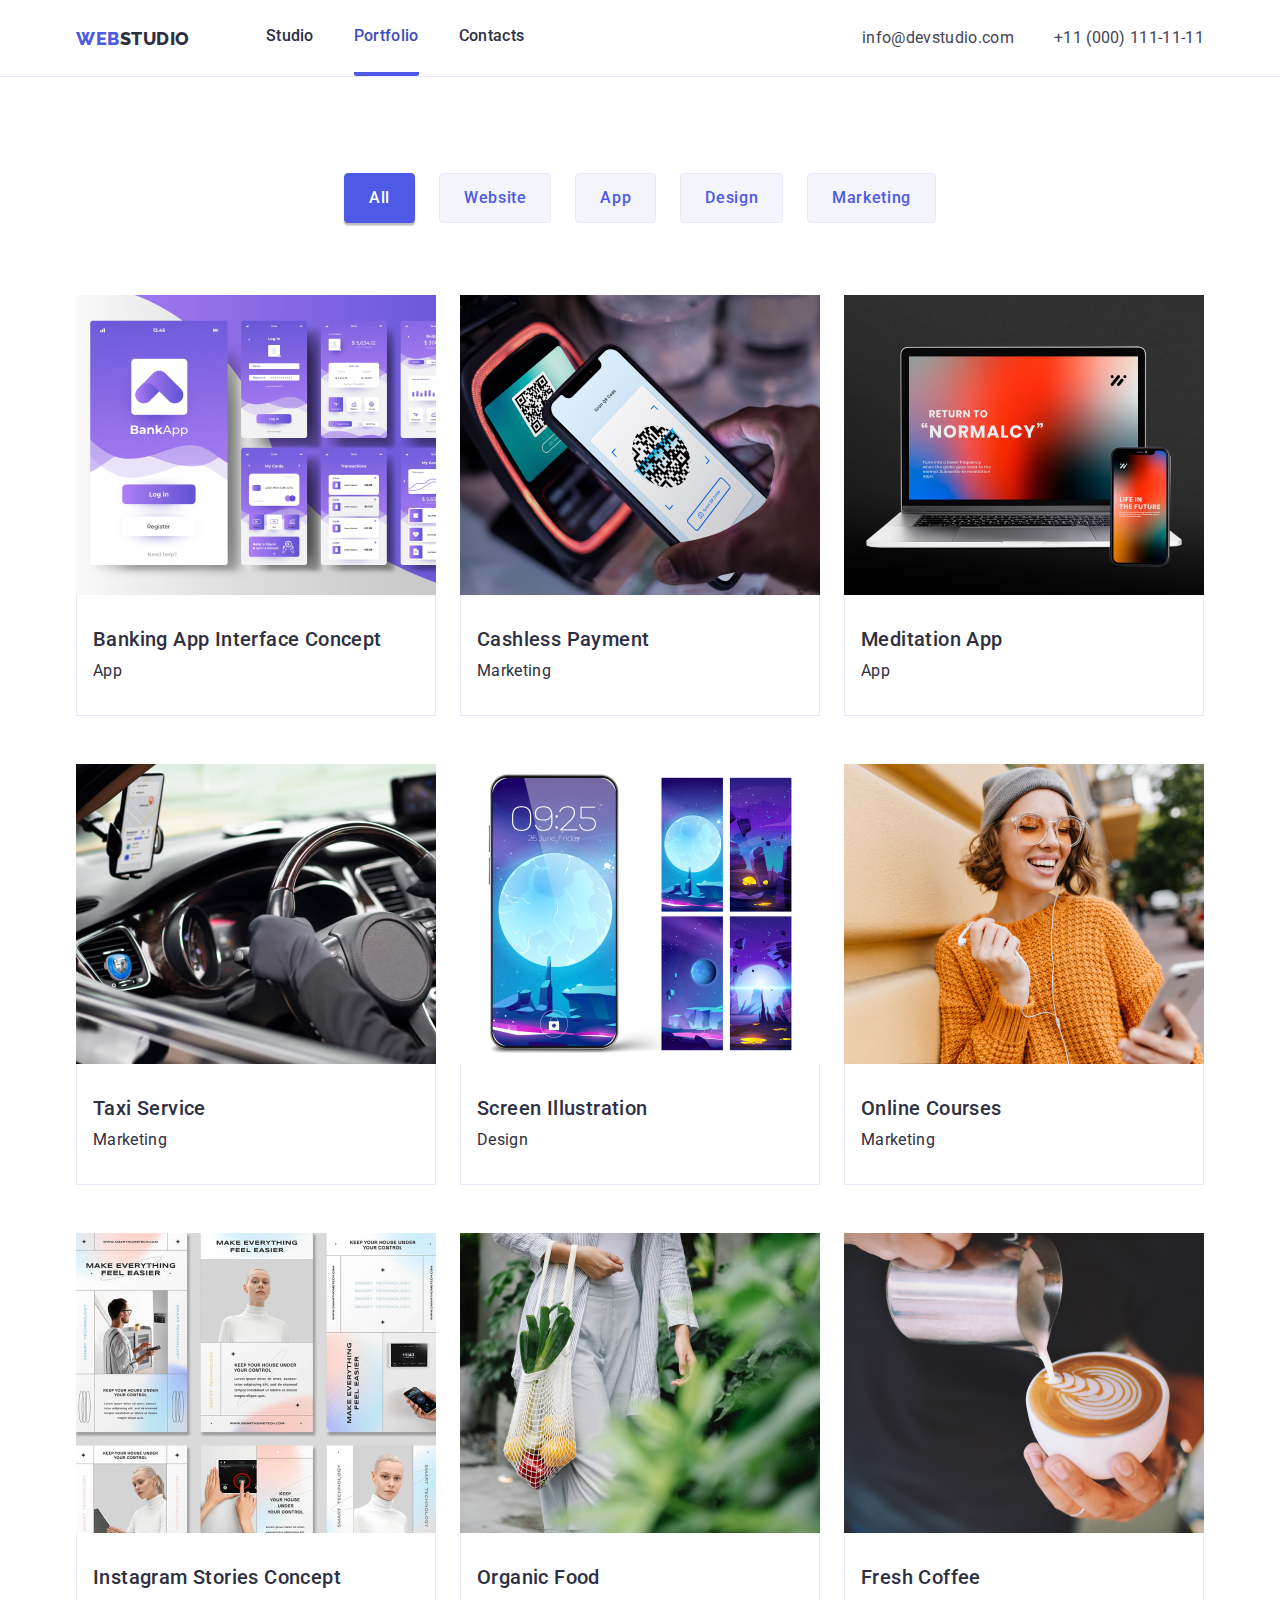
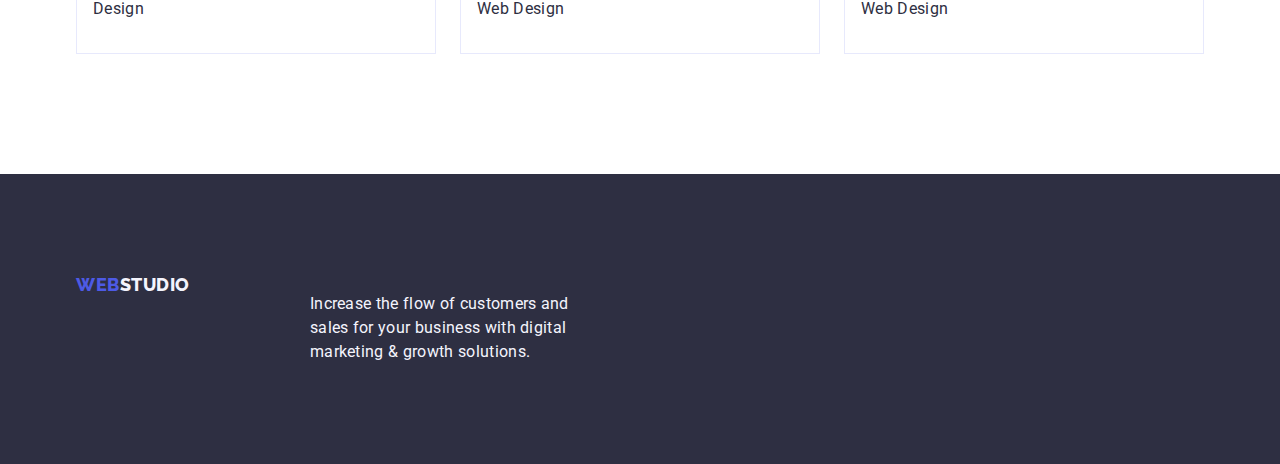
==== portfolio.html @ a67d22d3 "for first submission" ====
<!DOCTYPE html>
<html lang="en">

<head>
    <meta charset="UTF-8">
    <meta name="viewport" content="width=device-width, initial-scale=1.0">
    <title>Portfolio</title>
    <link rel="stylesheet" href="https://cdnjs.cloudflare.com/ajax/libs/modern-normalize/2.0.0/modern-normalize.min.css">
    <link href="https://fonts.googleapis.com/css2?family=Raleway:wght@800&family=Roboto:wght@400;500;700;900&display=swap" rel="stylesheet">
    <link rel="stylesheet" href="./css/style.css">

</head>

<body>

   <!-- header -->

   <!-- header -->

   <header class="header">
    <div class="container header-container">

    <!-- Navigation -->

    <nav class="header-navigation nav">
        
        <a class="header-logo link" href="./index.html"><span class="header-logo-web">WEB</span><span class="header-logo-studio">STUDIO</span></a>
        <ul class="header-navigation-list list">
            <li class="header-navigation-item"><a class="header-navigation-link link" rel="noreffer noopener" href="./index.html">Studio</a></li>
            <li class="header-navigation-item"><a class="header-navigation-link current-page link" rel="noreffer noopener" href="./portfolio.html">Portfolio</a></li>
            <li class="header-navigation-item"><a class="header-navigation-link link" href="#">Contacts</a></li>
        </ul>
    
    </nav>

    <!-- Contacts -->

        <ul class="header-contact-list list">
            <li class="header-contact-item">
                <a class="header-contact-link link" href="mailto:info@devstudio.com">info@devstudio.com</a>
            </li>
            <li class="header-contact-item">
                <a class="header-contact-link link" href="tel:+110001111111">+11 (000) 111-11-11</a>
            </li>
    
        </ul>
    </div>
    </header>


    <!-- Main -->

    <main class="main">
             <!-- filter -->

        <section class="filter-and-projects section">
            <div class="container filter-container"> 
            <!-- <h2>Filters</h2> -->
            <ul class="filter-list list">
                <li class="filter-item"><button class="filter-button-active filter-button button" type="button">All</button></li>
                <li class="filter-item"><button class="filter-button-website filter-button button" type="button">Website</button></li>
                <li class="filters-item"><button class="filter-button-app filter-button button" type="button">App</button></li>
                <li class="filter-item"><button class="filter-button-design filter-button button" type="button">Design</button></li>
                <li class="filter-item"><button class="filter-button-marketing filter-button button" type="button">Marketing</button></li>
            </ul>
            </div>       
              

        <!-- Projects -->
            <div class="container project-container">
            <ul class="project-list list">
                <li class="project-item">
                        <img src="./images/portfolio/project-1.jpg" alt="Banking App" >
                        <div class="project-itembox-container">
                        <h3 class="project-title heading3">Banking App Interface Concept</h3>
                        <p class="project-description text">App</p>
                        </div>
                    </li>
                <li class="project-item">
                    <img src="./images/portfolio/project-2.jpg" alt="Cashless payment" width="360">
                    <div class="project-itembox-container">
                    <h3 class="project-title heading3">Cashless Payment</h3>
                    <p class="project-description text">Marketing</p>
                    </div>
                 </li>
                <li class="project-item">
                    <img src="./images/portfolio/project-3.jpg" alt="Meditation App" width="360">
                    <div class="project-itembox-container">
                    <h3 class="project-title heading3">Meditation App</h3>
                    <p class="project-description text">App</p>
                    </div>
                </li>
                       
                <li class="project-item">
                    <img src="./images/portfolio/project-4.jpg" alt="Taxi Service" width="360">
                    <div class="project-itembox-container">
                    <h3 class="project-title heading3">Taxi Service</h3>
                    <p class="project-description text">Marketing</p>
                    </div>
                </li>
                <li class="project-item">
                    <img src="./images/portfolio/project-5.jpg" alt="Screen Illustration" width="360">
                    <div class="project-itembox-container">
                    <h3 class="project-title heading3">Screen Illustration</h3>
                    <p class="project-description text">Design</p>
                    </div>
                 </li>
                <li class="project-item">
                    <img src="./images/portfolio/project-6.jpg" alt="Online Courses" width="360">
                    <div class="project-itembox-container">
                    <h3 class="project-title heading3">Online Courses</h3>
                    <p class="project-description text">Marketing</p>
                    </div>
                 </li>
                <li class="project-item">
                    <img src="./images/portfolio/project-7.jpg" alt="Instagram Stories Concept" width="360">
                    <div class="project-itembox-container">
                    <h3 class="project-title heading3">Instagram Stories Concept</h3>
                    <p class="project-description text">Design</p>
                    </div>
                 </li>
                <li class="project-item">
                    <img src="./images/portfolio/project-8.jpg" alt="Organic Food" width="360">
                    <div class="project-itembox-container">
                    <h3 class="project-title heading3">Organic Food</h3>
                    <p class="project-description text">Web Design</p>
                    </div>
                 </li>
                <li class="project-item">
                    <img src="./images/portfolio/project-9.jpg" alt="Fresh Coffee" width="360">
                    <div class="project-itembox-container">
                    <h3 class="project-title heading3">Fresh Coffee</h3>
                    <p class="project-description text">Web Design</p>
                    </div>
                 </li>
            </ul>
            </div>
        </section>
    </main>

   <!-- Footer -->

   <footer class="footer">
    <div class="container footer-container">
        <a class="footer-logo link" href="./index.html"><span class="footer-logo-web">WEB</span><span class="footer-logo-studio">STUDIO</span></a>
        <p class="footer-text text">Increase the flow of customers and<br />sales for your business with digital<br />marketing & growth solutions.</p>
    </div>
    </footer>
</body>

</html>
---- css/style.css ----
/* CSS REset */
p,
h1,
h2,
h3,
h4,
h5,
h6 {
  margin: 0;
}

ul,
ol {
  margin: 0;
  padding: 0;
}

html{ box-sizing: border-box;
}

*,*::after,*::before{
  box-sizing: border-box;
}


img {
  display: block;
  max-width: 100%;
  max-height: auto;

}

/* end of CSS Reset */

/* root */
:root {
  --primary-brand: #4D5AE5;
  --primary-text: #2E2F42;
  --address-normal: #434455;
  --secondary-text: #434455;
  --link-hover:#404BBF;
  --filter-button: #F4F4FD;
  --background-body: #fff;
  --hero-title: #fff;
  --background-header: #fff;
  --background-footer: #2E2F42;
  --background-hero: #2E2F42;
  --background-hero-button: #4D5AE5;
  --background-hero-button-hover: #404BBF;
  --filter-button-border: #E7E9FC;
  --footer-text: #F4F4FD;
  --cloud: #F4F4FD;
}

/* for body */

body {
  font-family: "roboto", sans-serif;
  color: var(--primary-text);
  font-size: 16px;
  font-style: normal;
  font-weight: 400;
  line-height: 1.5;
  letter-spacing: 0.32px;
}

/* General style */

.container {
  width: 1158px;
  margin: 0 auto;
  padding: 0 15px;  
  }

.section{
  padding: 120px 0;
 }

 

.link{
  text-decoration: none;
  font-family: inherit;   
  }

.list{
  list-style: none;
  display: flex;
 
}

.button{
  cursor: pointer;
  font-family: inherit;
  border-radius: 4px;
  border: none;
  font-size: 16px;
  font-style: normal;
  font-weight: 500;
  line-height: 1.5;
  letter-spacing: 0.64px;
  text-align: center;
  }

.text{
color: var(--secondary-text)
}


.heading3 {
  font-size: 20px;
  font-weight: 500;
  line-height: 1.2;
  letter-spacing: 0.4px;
  
}

.section-title {
  font-size: 36px;
  font-weight: 700;
  line-height: 1.11;
  letter-spacing: 0.72px;
  text-transform: capitalize;
  text-align: center;
  margin-bottom: 72px;
 
}

/* end of general styles */


/* header */

.header{
  border-bottom: 1px solid var(--filter-button-border);
  }

 .header-container{
  display: flex;
  align-items: center;
  justify-content: space-between;
 }

.header-item{

}

/* logo */

.header-logo{
  color: inherit;
  font-family: Raleway;
  font-size: 18px;
  font-weight: 800;
  line-height: 1.167;
  letter-spacing: 0.54px;
  text-transform: uppercase;
  }

.header-logo-web{
  color: var(--primary-brand);
}

.header-logo-studio{

}

/* Navigation and contact */

.header-navigation{ 
display: flex;
align-items: center;

}

.header-navigation-list{
  gap: 40px;
  margin-left: 76px;
  
}

.header-navigation-item{

}

.header-navigation-link,
.header-contact-link{
  color: inherit;
  font-size: 16px;
  font-style: normal;
  font-weight: 500;
  line-height: 1.5;
  letter-spacing: 0.32px;
  display: block;
  padding: 24px 0;
  

}


.header-contact-link:hover,
.header-contact-link:focus,
.header-navigation-link:hover,
.header-navigation-link:focus,
.current-page 
{
  color: var(--link-hover);  
}


.header-navigation-link:active,
.current-page {
  color: var(--link-hover);  
  border-bottom: 4px solid var(--background-hero-button);
  border-radius: 2px;
}



.header-contact-list{
  gap: 40px;
 
}

.header-contact-item{
  color: var(--address-normal);
}

.header-contact-link{
  color: var(--secondary-text);
  font-weight: 400;
}

/* end of navigation and contact */

/* end of header */

/* footer */

.footer{
  background-color: var(--background-footer);
  padding: 100px 0;
  
  }

.footer-container{
  display: flex;
  flex-direction: row;
  justify-content: left;
  gap: 120px;
  }
    
.footer-logo{
    color: #F4F4FD;
    font-family: Raleway;
    font-size: 18px;
    font-weight: 800;
    line-height: 1.167;
    letter-spacing: 0.54px;
    text-transform: uppercase;
}
.footer-logo-web{
  color: var(--primary-brand);
}
  
.footer-logo-studio{
  color: var(--footer-text, #F4F4FD);
}
  
  .footer-text{
    color: var(--footer-text, #F4F4FD);
    margin-top: 18px;
  }

  .footer-social-heading {
  color: var(--background-body);
  font-family: Roboto;
  font-size: 16px;
  font-style: normal;
  font-weight: 500;
  line-height: 1.5;
  letter-spacing: 0.32px;
  margin-bottom: 16px;
  }
  .footer-social-list{
    gap: 16px;
  }
  .footer-social-item{
    width: 40px;
    height: 40px;
   
  }
  
  .footer-social-link{
    width: 100%;
    height: 100%;
    border-radius: 50%;
    background-color: var(--background-hero-button);
    color: var(--cloud);
  
    display: flex;
    justify-content: center;
    align-items: center;
  }
.footer-social-link:hover,
.footer-social-link:focus,
.footer-social-link:active{
  background-color: #31D0AA;
}

  /* end of footer */


/* main  - webstudio */

/* hero section */

.hero{
  background-image: linear-gradient(
    to right,
    rgba(46, 47, 66, 0.70),
    rgba(46, 47, 66, 0.70)
),
    url(../images/main-page/hero-bg.png);
    background-repeat: no-repeat;
    background-size: cover;
    background-position: center;
 
   padding: 188px 0;
 
}

.hero-container{
  display: flex;
  flex-direction: column;
  align-items: center;
}

.hero-title{
  color: var(--hero-title);
  font-size: 56px;
  font-style: normal;
  font-weight: 700;
  line-height: 1.07143;
  letter-spacing: 1.12px;
  text-align: center;
  margin-bottom: 48px;
  
}

.hero-button{
  color: var(--hero-title);
  display: inline-flex;
  padding: 16px 32px;
  align-items: flex-start;
  border-radius: 4px;
  background-color: var(--background-hero-button);
  box-shadow: 0px 4px 4px 0px rgba(0, 0, 0, 0.15);
 
}

.hero-button:hover,
.hero-button:focus{
  background-color: var(--background-hero-button-hover);
  
 }

/* end of hero section */

/* feature section */

.feature{
  background-color: var(--background-body);
  
    
}
.feature-container{
  
}

.feature-list{
gap: 24px;
}

.feature-item {
  width: 264px;
  }

.feature-icon-container{
  background-color: var(--cloud);
 margin-bottom: 8px;
 padding: 24px 100px;
}  

 .feature-icon{
  width: 64px;
  height: 64px;
} 

.feature-heading3{
  margin-bottom: 8px;
  }


.feature-text{
  color: var(--secondary-text);
 
}

/* end of feature */

/* what are we doing */

.section-no-top-padding{
  padding-top: 0;
}
.doing-container{

}
.doing-heading2{
  text-align: center;
  margin-bottom: 72px;

}
.doing-list{
  gap: 24px;
}
.doing-item{
  border: 1px solid var(--filter-button-border);

}

/* end of what are we doing */

/* our team */

.section-grey{
  background-color: var(--cloud);
}

.section-grey-container{
 
}

.our-team-heading2{
 text-align: center;
 margin-bottom: 72px;

}
.our-team-list{
  gap: 24px;
}
.our-team-item{
  width: 264px;
  border-radius: 0px 0px 4px 4px;
background: var(--background-body);
box-shadow: 0px 2px 1px 0px rgba(46, 47, 66, 0.08), 0px 1px 1px 0px rgba(46, 47, 66, 0.16), 0px 1px 6px 0px rgba(46, 47, 66, 0.08);
 }

 .our-team-item-container{
padding: 32px 16px;
}
 
.our-team-heading3{
  text-align: center;
  
}
.our-team-text{
  color: var(--secondary-text);
  text-align: center;
  margin: 8px 0;
  
}

.grey-section-social-list{
  gap: 24px;
}


.social-item{
  width: 40px;
  height: 40px;
 
}

.social-link{
  width: 100%;
  height: 100%;
  border-radius: 50%;
  background-color: var(--background-hero-button);
  color: var(--cloud);

  display: flex;
  justify-content: center;
  align-items: center;
}

.social-icon{
  fill: currentColor;
}

.social-link:hover,
.social-link:focus,
.social-link:active{
  background-color: var(--background-hero-button-hover);
}

/* end of our team */
.customers-section{
}
.customers-container{
  
}
.customers-list{
  gap: 24px;
  justify-content: center;
  }

.customers-item{
  width: 168px;
  height: 88px;
}

.customers-link{
  width: 100%;
  height: 100%;
  border-radius: 4px;
  border: 1px solid  #8E8F99;
  display: flex;
  justify-content: center;
  align-items: center;

  color: #8E8F99;
}

.customers-icon{
 
  fill: currentcolor;
}

.customers-link:hover,
.customers-link:focus,
.customers-link:active{
color: var(--link-hover);
border: 1px solid  var(--link-hover);
}
 

/* Customer Section */


/* End of Customer Section */



/* end of main - webstudio - index */

/* main - portfolio */

/* filters */

.filter-and-projects{
 padding-top: 96px;
}

.filter-container{

  
}
.filter-list{
margin-bottom: 72px;
justify-content: center;
gap: 24px;

}

.filter-item{
   
}

.filter-button{
  color: var(--primary-brand);
  background: var(--filter-button);
  border: 1px solid var(--filter-button-border);
  border-radius: 4px;
  padding: 12px 24px;
}

.filter-button:hover,
.filter-button:active,
.filter-button-active {
  color: var(--hero-title);
  background: var(--primary-brand);
  box-shadow: 0px 2px 2px 0px rgba(0, 0, 0, 0.12), 0px 2px 1px 0px rgba(0, 0, 0, 0.08), 0px 3px 1px 0px rgba(0, 0, 0, 0.10);
  border: 1px solid var(--primary-brand);
}

.filter-button-website{

}
.filter-button-app{}
.filter-button-design{

}
.filter-button-marketing{}

/* end of filters */

/* projects */
.project-container{  
}

.project-list{
  flex-wrap: wrap;
  gap: 48px 24px;

}
.project-item{
width: 360px;

}
.project-item:hover,
.project-item:focus,
.project-item:active{
   box-shadow: 0px 2px 1px 0px rgba(46, 47, 66, 0.08), 0px 1px 1px 0px rgba(46, 47, 66, 0.16), 0px 1px 6px 0px rgba(46, 47, 66, 0.08);
}

.project-itembox-container{ 
padding: 32px 16px;
border: 1px solid var(--filter-button-border);
border-top: 0;
background: var(--background-body);
}
.project-title{
 margin-bottom: 8px;
}

.project-description{
  color: inherit;
}

/* end of project*/

/* end of main - portfolio */
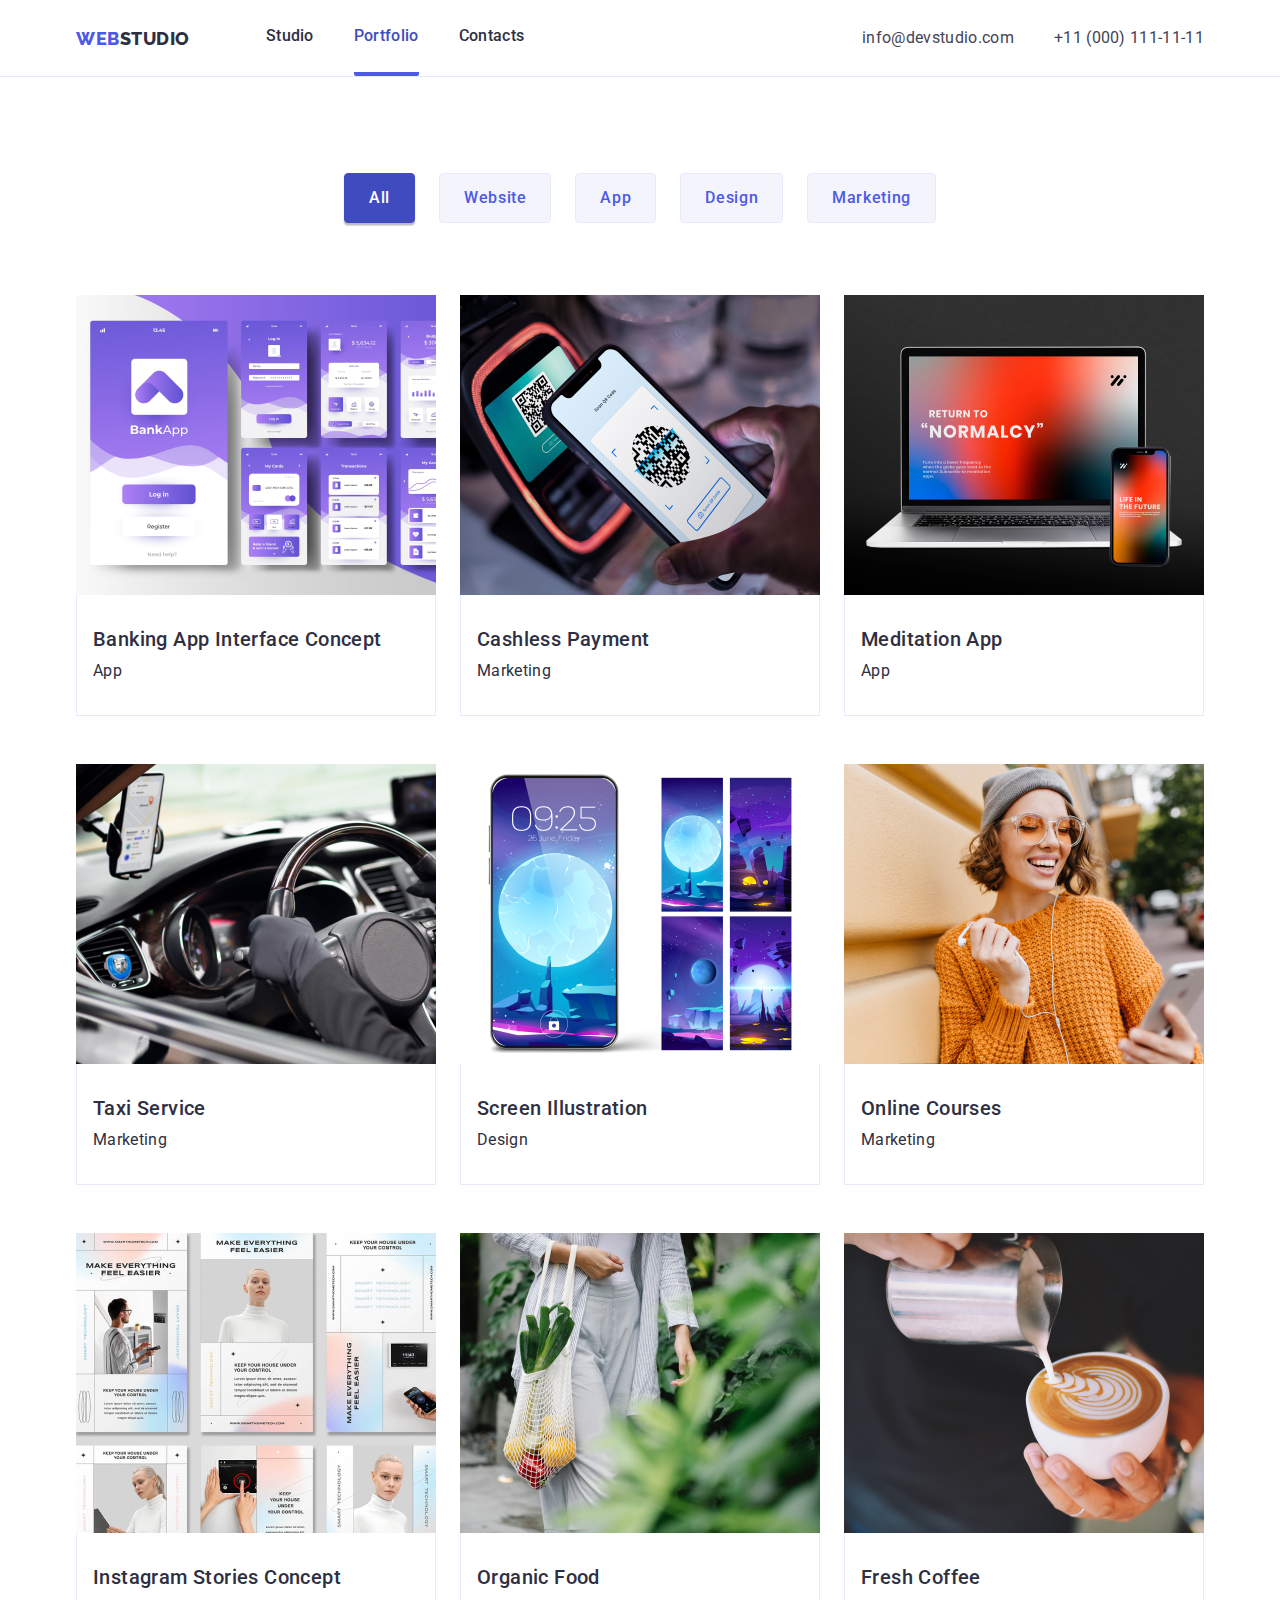
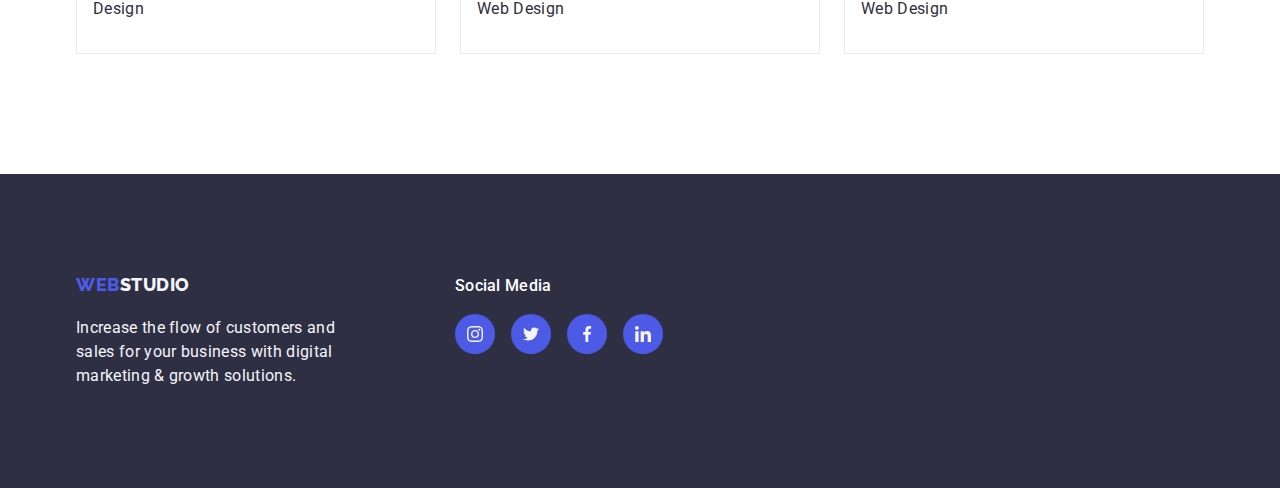
==== commit c3fba6d5: "for first submission" ====
--- a/portfolio.html
+++ b/portfolio.html
@@ -142,9 +142,29 @@
 
    <footer class="footer">
     <div class="container footer-container">
+        <div class="logo-wrapper">
         <a class="footer-logo link" href="./index.html"><span class="footer-logo-web">WEB</span><span class="footer-logo-studio">STUDIO</span></a>
         <p class="footer-text text">Increase the flow of customers and<br />sales for your business with digital<br />marketing & growth solutions.</p>
-    </div>
+       </div>
+        <div class="logo-wrapper">
+            <h3 class="footer-social-heading">Social Media</h3>
+            <ul class="footer-social-list list">
+                <li class="footer-social-item item"><a class="footer-social-link link" href="#"><svg class="social-icon" width="16" height="16"><use href="./images/icons.svg#instagram"></use></svg>
+                </a>
+                </li>
+                <li class="footer-social-item item"><a class="footer-social-link link" href="#"><svg class="social-icon" width="16" height="16"><use href="./images/icons.svg#twitter"></use></svg>
+                </a>
+                </li>
+                <li class="footer-social-item item"><a class="footer-social-link link" href="#"><svg class="social-icon" width="16" height="16"><use href="./images/icons.svg#facebook"></use></svg>
+                </a>
+                </li>
+                <li class="footer-social-item item"><a class="footer-social-link link" href="#"><svg class="social-icon" width="16" height="16"><use href="./images/icons.svg#linkedin"></use></svg>
+                </a>
+                </li>
+             </ul>
+        </div>
+        </div>
+    
     </footer>
 </body>
 
--- a/css/style.css
+++ b/css/style.css
@@ -592,9 +592,9 @@
 .filter-button:active,
 .filter-button-active {
   color: var(--hero-title);
-  background: var(--primary-brand);
+  background: var(--background-hero-button-hover);
   box-shadow: 0px 2px 2px 0px rgba(0, 0, 0, 0.12), 0px 2px 1px 0px rgba(0, 0, 0, 0.08), 0px 3px 1px 0px rgba(0, 0, 0, 0.10);
-  border: 1px solid var(--primary-brand);
+  border: 1px solid var(--background-hero-button-hover);
 }
 
 .filter-button-website{
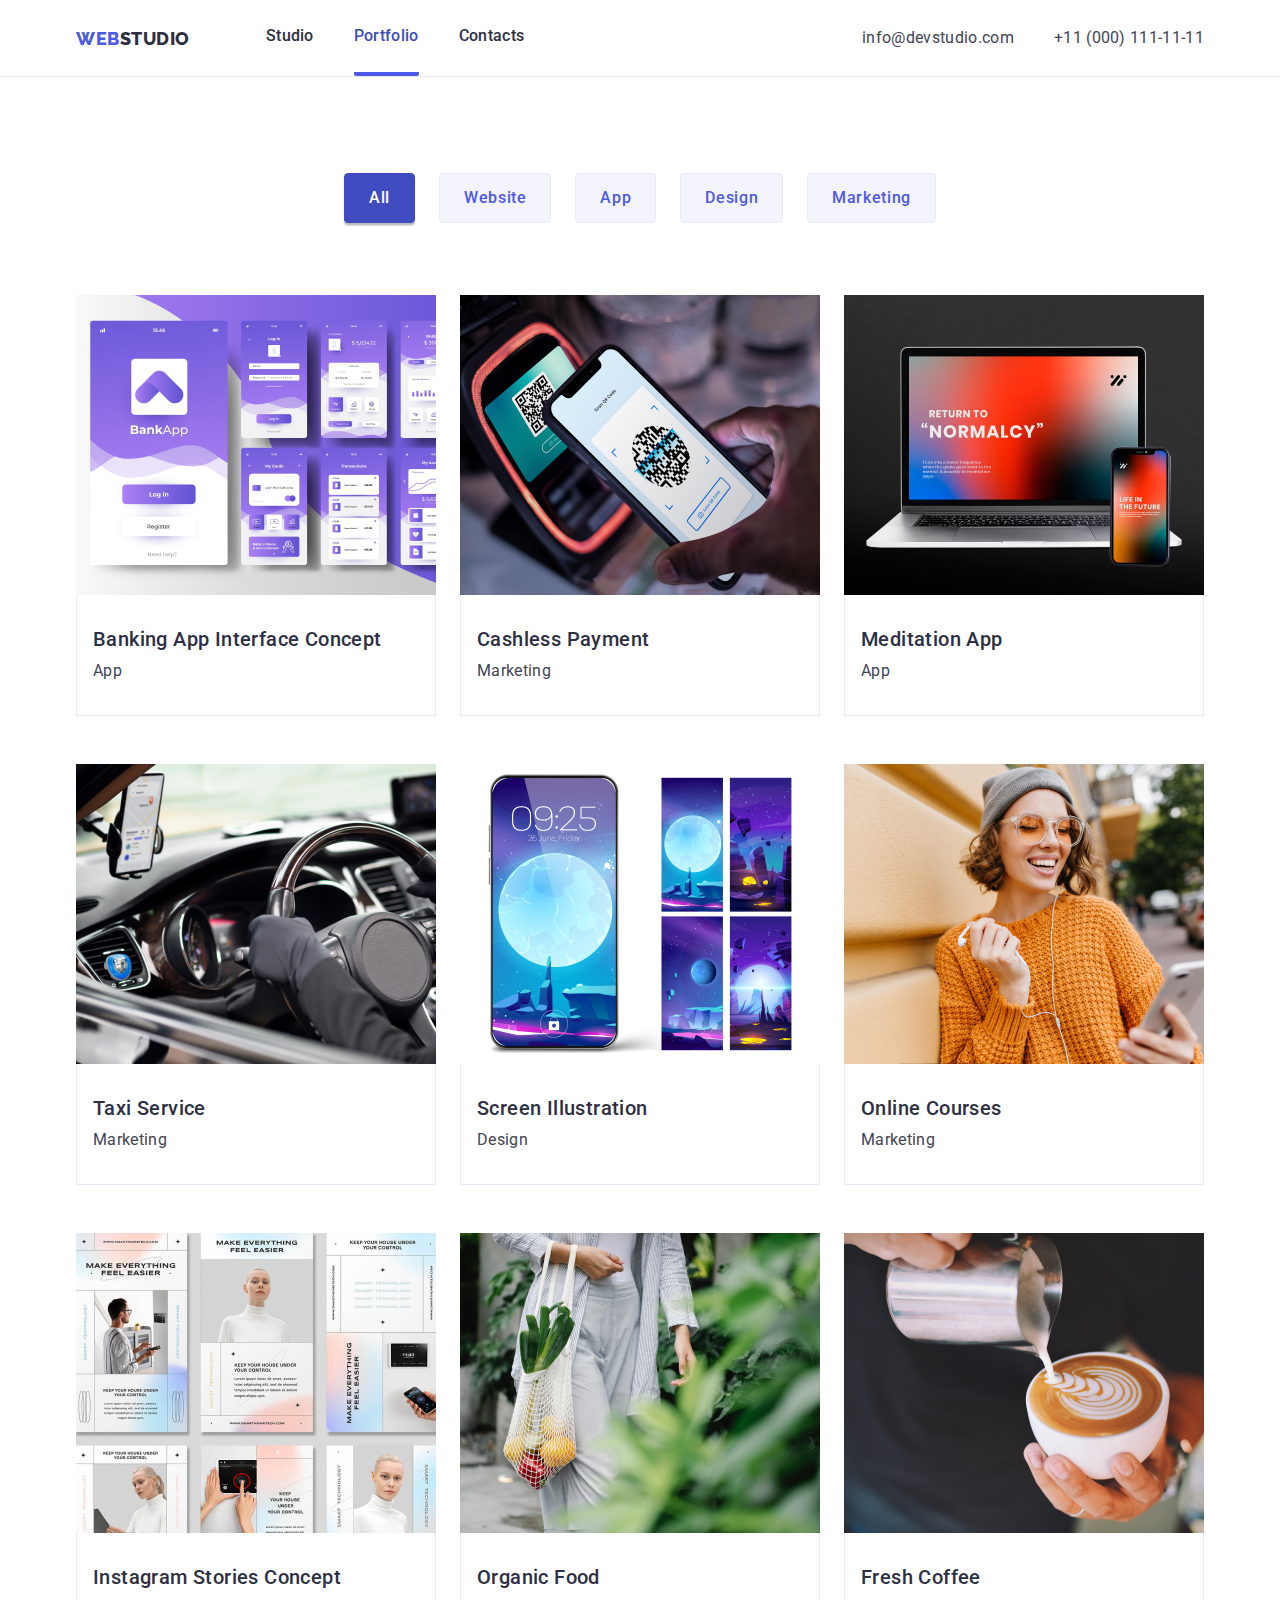
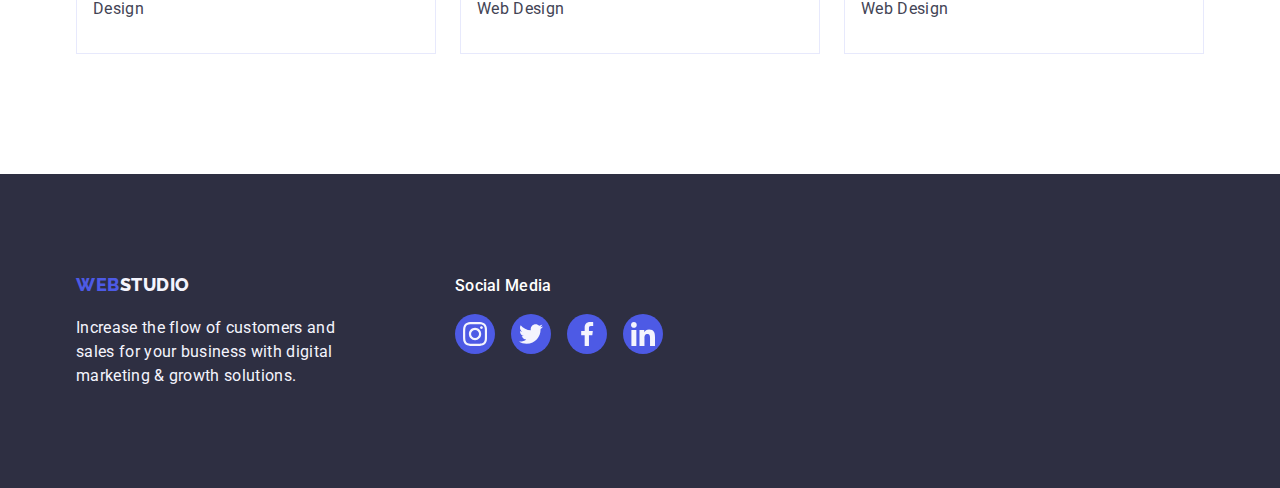
==== commit 2ecf533c: "for 1st re-submission" ====
--- a/portfolio.html
+++ b/portfolio.html
@@ -70,68 +70,68 @@
             <div class="container project-container">
             <ul class="project-list list">
                 <li class="project-item">
-                        <img src="./images/portfolio/project-1.jpg" alt="Banking App" >
-                        <div class="project-itembox-container">
-                        <h3 class="project-title heading3">Banking App Interface Concept</h3>
-                        <p class="project-description text">App</p>
-                        </div>
+                        <a href="#" class="project-link link"><img src="./images/portfolio/project-1.jpg" alt="Banking App" >
+                            <div class="project-itembox-container">
+                            <h3 class="project-title heading3">Banking App Interface Concept</h3>
+                            <p class="project-description text">App</p>
+                            </div></a>
                     </li>
                 <li class="project-item">
-                    <img src="./images/portfolio/project-2.jpg" alt="Cashless payment" width="360">
+                    <a href="#" class="project-link link"><img src="./images/portfolio/project-2.jpg" alt="Cashless payment" width="360">
                     <div class="project-itembox-container">
                     <h3 class="project-title heading3">Cashless Payment</h3>
                     <p class="project-description text">Marketing</p>
-                    </div>
+                    </div></a>
                  </li>
                 <li class="project-item">
-                    <img src="./images/portfolio/project-3.jpg" alt="Meditation App" width="360">
+                    <a href="#" class="project-link link"><img src="./images/portfolio/project-3.jpg" alt="Meditation App" width="360">
                     <div class="project-itembox-container">
                     <h3 class="project-title heading3">Meditation App</h3>
                     <p class="project-description text">App</p>
-                    </div>
+                    </div></a>
                 </li>
                        
                 <li class="project-item">
-                    <img src="./images/portfolio/project-4.jpg" alt="Taxi Service" width="360">
+                    <a href="#" class="project-link link"><img src="./images/portfolio/project-4.jpg" alt="Taxi Service" width="360">
                     <div class="project-itembox-container">
                     <h3 class="project-title heading3">Taxi Service</h3>
                     <p class="project-description text">Marketing</p>
-                    </div>
+                    </div></a>
                 </li>
                 <li class="project-item">
-                    <img src="./images/portfolio/project-5.jpg" alt="Screen Illustration" width="360">
+                    <a href="#" class="project-link link"><img src="./images/portfolio/project-5.jpg" alt="Screen Illustration" width="360">
                     <div class="project-itembox-container">
                     <h3 class="project-title heading3">Screen Illustration</h3>
                     <p class="project-description text">Design</p>
-                    </div>
+                    </div></a>
                  </li>
                 <li class="project-item">
-                    <img src="./images/portfolio/project-6.jpg" alt="Online Courses" width="360">
+                    <a href="#" class="project-link link"><img src="./images/portfolio/project-6.jpg" alt="Online Courses" width="360">
                     <div class="project-itembox-container">
                     <h3 class="project-title heading3">Online Courses</h3>
                     <p class="project-description text">Marketing</p>
-                    </div>
+                    </div></a>
                  </li>
                 <li class="project-item">
-                    <img src="./images/portfolio/project-7.jpg" alt="Instagram Stories Concept" width="360">
+                    <a href="#" class="project-link link"><img src="./images/portfolio/project-7.jpg" alt="Instagram Stories Concept" width="360">
                     <div class="project-itembox-container">
                     <h3 class="project-title heading3">Instagram Stories Concept</h3>
                     <p class="project-description text">Design</p>
-                    </div>
+                    </div></a>
                  </li>
                 <li class="project-item">
-                    <img src="./images/portfolio/project-8.jpg" alt="Organic Food" width="360">
+                    <a href="#" class="project-link link"><img src="./images/portfolio/project-8.jpg" alt="Organic Food" width="360">
                     <div class="project-itembox-container">
                     <h3 class="project-title heading3">Organic Food</h3>
                     <p class="project-description text">Web Design</p>
-                    </div>
+                    </div></a>
                  </li>
                 <li class="project-item">
-                    <img src="./images/portfolio/project-9.jpg" alt="Fresh Coffee" width="360">
+                    <a href="#" class="project-link link"><img src="./images/portfolio/project-9.jpg" alt="Fresh Coffee" width="360">
                     <div class="project-itembox-container">
                     <h3 class="project-title heading3">Fresh Coffee</h3>
                     <p class="project-description text">Web Design</p>
-                    </div>
+                    </div></a>
                  </li>
             </ul>
             </div>
@@ -149,16 +149,16 @@
         <div class="logo-wrapper">
             <h3 class="footer-social-heading">Social Media</h3>
             <ul class="footer-social-list list">
-                <li class="footer-social-item item"><a class="footer-social-link link" href="#"><svg class="social-icon" width="16" height="16"><use href="./images/icons.svg#instagram"></use></svg>
+                <li class="footer-social-item item"><a class="footer-social-link link" href="#"><svg class="social-icon" width="24" height="24"><use href="./images/icons.svg#instagram"></use></svg>
                 </a>
                 </li>
-                <li class="footer-social-item item"><a class="footer-social-link link" href="#"><svg class="social-icon" width="16" height="16"><use href="./images/icons.svg#twitter"></use></svg>
+                <li class="footer-social-item item"><a class="footer-social-link link" href="#"><svg class="social-icon" width="24" height="24"><use href="./images/icons.svg#twitter"></use></svg>
                 </a>
                 </li>
-                <li class="footer-social-item item"><a class="footer-social-link link" href="#"><svg class="social-icon" width="16" height="16"><use href="./images/icons.svg#facebook"></use></svg>
+                <li class="footer-social-item item"><a class="footer-social-link link" href="#"><svg class="social-icon" width="24" height="24"><use href="./images/icons.svg#facebook"></use></svg>
                 </a>
                 </li>
-                <li class="footer-social-item item"><a class="footer-social-link link" href="#"><svg class="social-icon" width="16" height="16"><use href="./images/icons.svg#linkedin"></use></svg>
+                <li class="footer-social-item item"><a class="footer-social-link link" href="#"><svg class="social-icon" width="24" height="24"><use href="./images/icons.svg#linkedin"></use></svg>
                 </a>
                 </li>
              </ul>
--- a/css/style.css
+++ b/css/style.css
@@ -210,7 +210,7 @@
 }
 
 
-.header-navigation-link:active,
+.header-navigation-link:focus,
 .current-page {
   color: var(--link-hover);  
   border-bottom: 4px solid var(--background-hero-button);
@@ -305,8 +305,7 @@
     align-items: center;
   }
 .footer-social-link:hover,
-.footer-social-link:focus,
-.footer-social-link:active{
+.footer-social-link:focus{
   background-color: #31D0AA;
 }
 
@@ -391,7 +390,11 @@
 .feature-icon-container{
   background-color: var(--cloud);
  margin-bottom: 8px;
- padding: 24px 100px;
+ height: 112px;
+ display: flex;
+ align-items: center;
+ justify-content: center;
+ 
 }  
 
  .feature-icon{
@@ -502,8 +505,7 @@
 }
 
 .social-link:hover,
-.social-link:focus,
-.social-link:active{
+.social-link:focus{
   background-color: var(--background-hero-button-hover);
 }
 
@@ -541,8 +543,7 @@
 }
 
 .customers-link:hover,
-.customers-link:focus,
-.customers-link:active{
+.customers-link:focus{
 color: var(--link-hover);
 border: 1px solid  var(--link-hover);
 }
@@ -589,8 +590,9 @@
 }
 
 .filter-button:hover,
-.filter-button:active,
-.filter-button-active {
+.filter-button:focus,
+.filter-button-active
+{
   color: var(--hero-title);
   background: var(--background-hero-button-hover);
   box-shadow: 0px 2px 2px 0px rgba(0, 0, 0, 0.12), 0px 2px 1px 0px rgba(0, 0, 0, 0.08), 0px 3px 1px 0px rgba(0, 0, 0, 0.10);
@@ -621,11 +623,17 @@
 width: 360px;
 
 }
-.project-item:hover,
-.project-item:focus,
-.project-item:active{
+
+.project-link{
+  display: block;
+  color: inherit;
+}
+
+.project-link:hover,
+.project-link:focus{
    box-shadow: 0px 2px 1px 0px rgba(46, 47, 66, 0.08), 0px 1px 1px 0px rgba(46, 47, 66, 0.16), 0px 1px 6px 0px rgba(46, 47, 66, 0.08);
 }
+
 
 .project-itembox-container{ 
 padding: 32px 16px;
@@ -638,8 +646,9 @@
 }
 
 .project-description{
-  color: inherit;
-}
+  color: var(--secondary-text);
+}
+
 
 /* end of project*/
 
